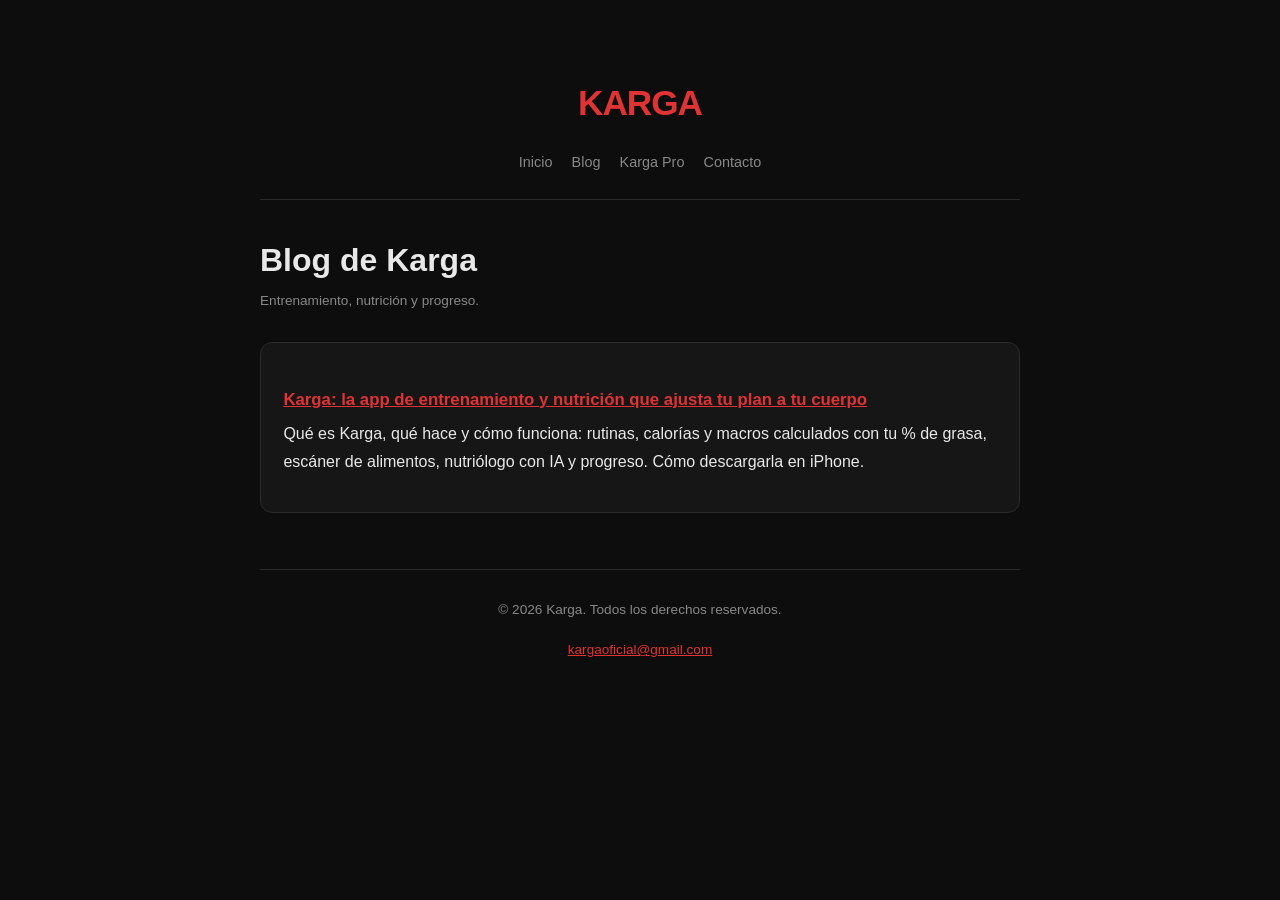
==== blog/index.html @ f7e55c0a "feat(seo): portada con descripción de la app, blog con artículo de qué es Karga, sitemap y robots Co" ====
<!DOCTYPE html>
<html lang="es">
<head>
  <meta charset="UTF-8" />
  <meta name="viewport" content="width=device-width, initial-scale=1.0" />
  <title>Blog de Karga: entrenamiento, nutrición y progreso</title>
  <meta name="description" content="Artículos de Karga sobre entrenamiento, calorías, macros y cómo usar la app para ganar músculo o bajar grasa." />
  <link rel="canonical" href="https://karga.fit/blog/" />
  <meta property="og:type" content="website" />
  <meta property="og:site_name" content="Karga" />
  <meta property="og:title" content="Blog de Karga: entrenamiento, nutrición y progreso" />
  <meta property="og:description" content="Artículos de Karga sobre entrenamiento, calorías, macros y cómo usar la app para ganar músculo o bajar grasa." />
  <meta property="og:url" content="https://karga.fit/blog/" />
  <meta property="og:locale" content="es_MX" />
  <meta name="twitter:card" content="summary" />
  <script type="application/ld+json">{"@context": "https://schema.org", "@type": "Blog", "name": "Blog de Karga", "url": "https://karga.fit/blog/", "inLanguage": "es-MX"}</script>
  <style>
    *, *::before, *::after { box-sizing: border-box; margin: 0; padding: 0; }
    :root { --bg:#0d0d0d; --surface:#161616; --border:#2a2a2a; --accent:#E03333; --text:#e8e8e8; --muted:#888; --radius:12px; }
    body { background:var(--bg); color:var(--text); font-family:-apple-system,BlinkMacSystemFont,"Segoe UI",Roboto,sans-serif; line-height:1.75; padding:2rem 1rem 4rem; }
    .container { max-width:760px; margin:0 auto; }
    header { text-align:center; padding:2.5rem 0 1.5rem; border-bottom:1px solid var(--border); margin-bottom:2.5rem; }
    .logo { font-size:2.2rem; font-weight:800; letter-spacing:-1px; color:var(--accent); text-decoration:none; }
    header nav { margin-top:1rem; display:flex; gap:1.2rem; justify-content:center; font-size:.9rem; }
    header nav a { color:var(--muted); text-decoration:none; } header nav a:hover { color:var(--text); }
    h1 { font-size:2rem; line-height:1.25; margin-bottom:.6rem; }
    h2 { font-size:1.3rem; color:var(--accent); margin:2.4rem 0 .8rem; }
    h3 { font-size:1.05rem; margin:1.4rem 0 .4rem; }
    p { margin-bottom:1rem; }
    .meta { color:var(--muted); font-size:.85rem; margin-bottom:1.8rem; }
    ul { margin:0 0 1rem 1.2rem; } li { margin:.3rem 0; }
    a { color:var(--accent); }
    .card { background:var(--surface); border:1px solid var(--border); border-radius:var(--radius); padding:1.2rem 1.4rem; margin:1.4rem 0; }
    .cta { display:inline-block; background:var(--accent); color:#fff; font-weight:700; text-decoration:none; padding:.8rem 1.6rem; border-radius:99px; margin:.4rem 0; }
    footer { margin-top:3.5rem; padding-top:1.8rem; border-top:1px solid var(--border); text-align:center; color:var(--muted); font-size:.85rem; }
    @media (max-width:480px){ h1{font-size:1.55rem;} }
  </style>
</head>
<body>
  <div class="container">
    <header>
      <a class="logo" href="/">KARGA</a>
      <nav><a href="/">Inicio</a><a href="/blog/">Blog</a><a href="/#pro">Karga Pro</a><a href="/#contact">Contacto</a></nav>
    </header>

    <h1>Blog de Karga</h1>
    <p class="meta">Entrenamiento, nutrición y progreso.</p>
    <div class="card">
      <h3><a href="/blog/que-es-karga-app-de-entrenamiento-y-nutricion.html">Karga: la app de entrenamiento y nutrición que ajusta tu plan a tu cuerpo</a></h3>
      <p>Qué es Karga, qué hace y cómo funciona: rutinas, calorías y macros calculados con tu % de grasa, escáner de alimentos, nutriólogo con IA y progreso. Cómo descargarla en iPhone.</p>
    </div>

    <footer>
      <p>© 2026 Karga. Todos los derechos reservados.</p>
      <p style="margin-top:.4rem;"><a href="mailto:kargaoficial@gmail.com">kargaoficial@gmail.com</a></p>
    </footer>
  </div>
</body>
</html>
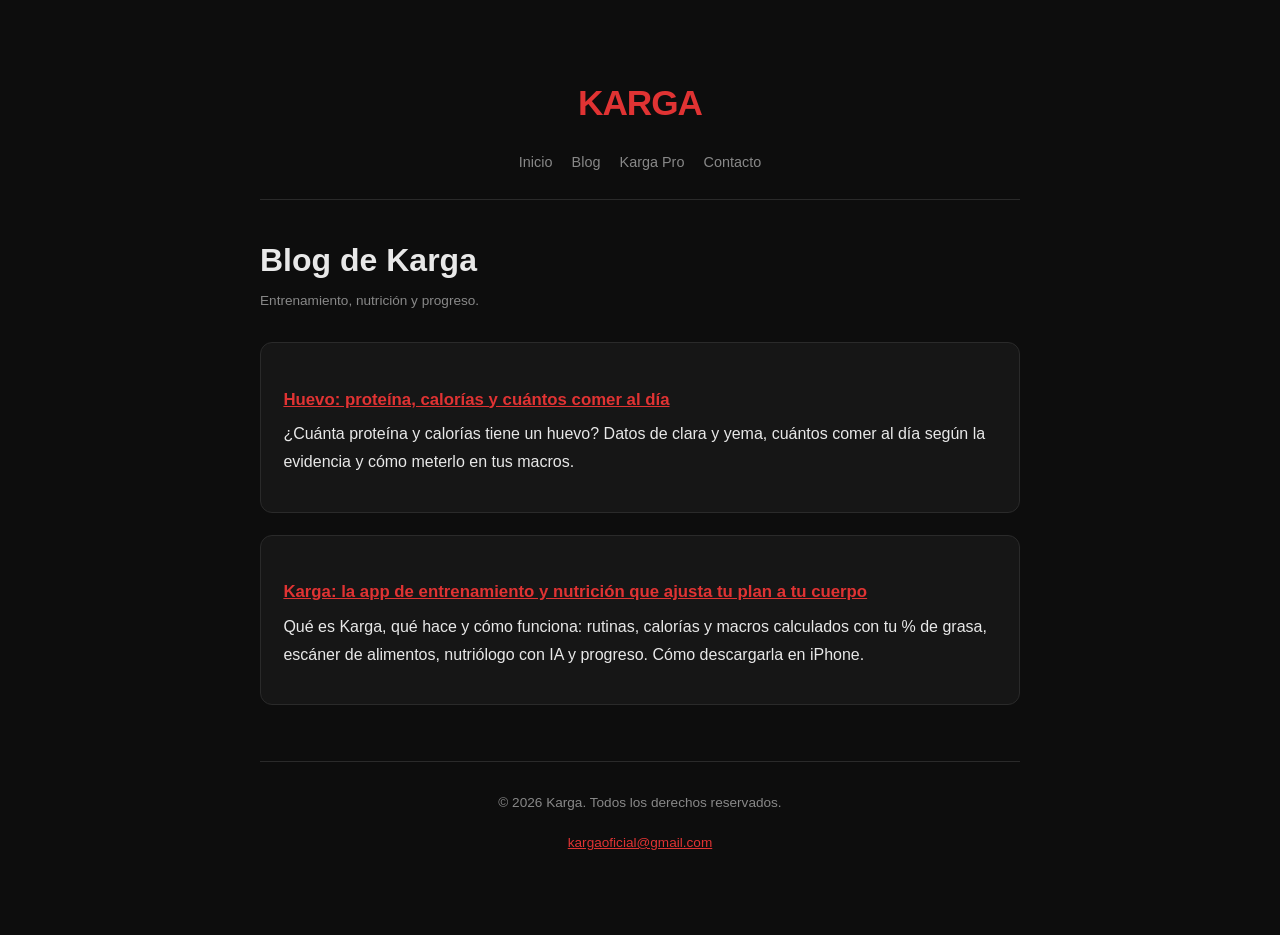
==== commit 6789ce55: "feat(blog): artículo del huevo (proteína, calorías y cuántos comer al día), clave de IndexNow, índic" ====
--- a/blog/index.html
+++ b/blog/index.html
@@ -46,6 +46,10 @@
     <h1>Blog de Karga</h1>
     <p class="meta">Entrenamiento, nutrición y progreso.</p>
     <div class="card">
+      <h3><a href="/blog/huevo-proteina-calorias-cuantos-comer-al-dia.html">Huevo: proteína, calorías y cuántos comer al día</a></h3>
+      <p>¿Cuánta proteína y calorías tiene un huevo? Datos de clara y yema, cuántos comer al día según la evidencia y cómo meterlo en tus macros.</p>
+    </div>
+    <div class="card">
       <h3><a href="/blog/que-es-karga-app-de-entrenamiento-y-nutricion.html">Karga: la app de entrenamiento y nutrición que ajusta tu plan a tu cuerpo</a></h3>
       <p>Qué es Karga, qué hace y cómo funciona: rutinas, calorías y macros calculados con tu % de grasa, escáner de alimentos, nutriólogo con IA y progreso. Cómo descargarla en iPhone.</p>
     </div>
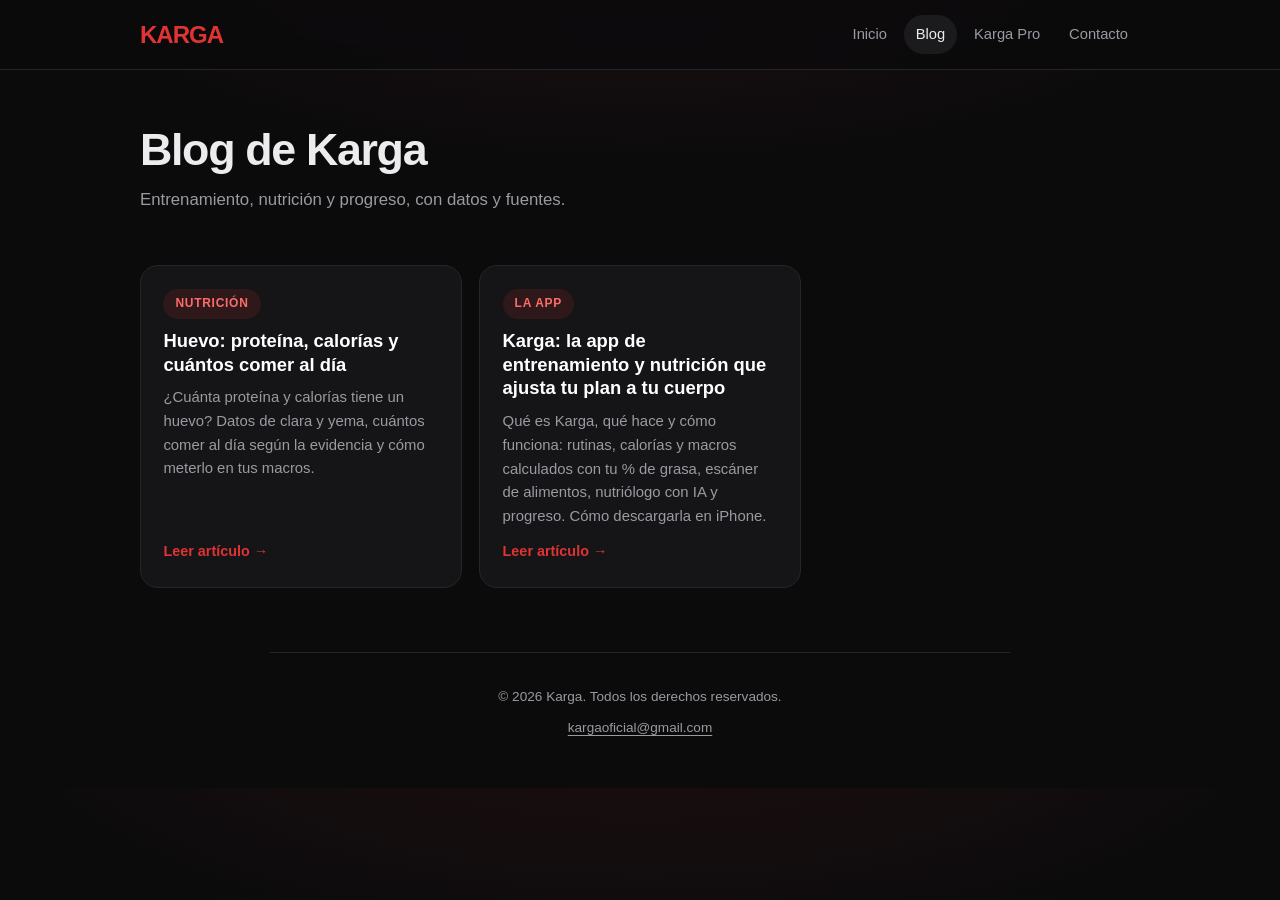
==== commit f44d0d4c: "feat(blog): rediseño — barra fija, hoja de estilos compartida, tarjetas de datos, índice, tablas, pr" ====
--- a/blog/index.html
+++ b/blog/index.html
@@ -14,50 +14,27 @@
   <meta property="og:locale" content="es_MX" />
   <meta name="twitter:card" content="summary" />
   <script type="application/ld+json">{"@context": "https://schema.org", "@type": "Blog", "name": "Blog de Karga", "url": "https://karga.fit/blog/", "inLanguage": "es-MX"}</script>
-  <style>
-    *, *::before, *::after { box-sizing: border-box; margin: 0; padding: 0; }
-    :root { --bg:#0d0d0d; --surface:#161616; --border:#2a2a2a; --accent:#E03333; --text:#e8e8e8; --muted:#888; --radius:12px; }
-    body { background:var(--bg); color:var(--text); font-family:-apple-system,BlinkMacSystemFont,"Segoe UI",Roboto,sans-serif; line-height:1.75; padding:2rem 1rem 4rem; }
-    .container { max-width:760px; margin:0 auto; }
-    header { text-align:center; padding:2.5rem 0 1.5rem; border-bottom:1px solid var(--border); margin-bottom:2.5rem; }
-    .logo { font-size:2.2rem; font-weight:800; letter-spacing:-1px; color:var(--accent); text-decoration:none; }
-    header nav { margin-top:1rem; display:flex; gap:1.2rem; justify-content:center; font-size:.9rem; }
-    header nav a { color:var(--muted); text-decoration:none; } header nav a:hover { color:var(--text); }
-    h1 { font-size:2rem; line-height:1.25; margin-bottom:.6rem; }
-    h2 { font-size:1.3rem; color:var(--accent); margin:2.4rem 0 .8rem; }
-    h3 { font-size:1.05rem; margin:1.4rem 0 .4rem; }
-    p { margin-bottom:1rem; }
-    .meta { color:var(--muted); font-size:.85rem; margin-bottom:1.8rem; }
-    ul { margin:0 0 1rem 1.2rem; } li { margin:.3rem 0; }
-    a { color:var(--accent); }
-    .card { background:var(--surface); border:1px solid var(--border); border-radius:var(--radius); padding:1.2rem 1.4rem; margin:1.4rem 0; }
-    .cta { display:inline-block; background:var(--accent); color:#fff; font-weight:700; text-decoration:none; padding:.8rem 1.6rem; border-radius:99px; margin:.4rem 0; }
-    footer { margin-top:3.5rem; padding-top:1.8rem; border-top:1px solid var(--border); text-align:center; color:var(--muted); font-size:.85rem; }
-    @media (max-width:480px){ h1{font-size:1.55rem;} }
-  </style>
+  <link rel="stylesheet" href="/blog/blog.css" />
 </head>
 <body>
-  <div class="container">
-    <header>
-      <a class="logo" href="/">KARGA</a>
-      <nav><a href="/">Inicio</a><a href="/blog/">Blog</a><a href="/#pro">Karga Pro</a><a href="/#contact">Contacto</a></nav>
-    </header>
+  <div class="topbar"><div class="topbar-inner">
+    <a class="logo" href="/">KARGA</a>
+    <nav><a href="/">Inicio</a><a href="/blog/" class="on">Blog</a><a href="/#pro">Karga Pro</a><a href="/#contact">Contacto</a></nav>
+  </div></div>
 
-    <h1>Blog de Karga</h1>
-    <p class="meta">Entrenamiento, nutrición y progreso.</p>
-    <div class="card">
-      <h3><a href="/blog/huevo-proteina-calorias-cuantos-comer-al-dia.html">Huevo: proteína, calorías y cuántos comer al día</a></h3>
-      <p>¿Cuánta proteína y calorías tiene un huevo? Datos de clara y yema, cuántos comer al día según la evidencia y cómo meterlo en tus macros.</p>
+  <div class="wrap wide">
+    <div class="blog-hero">
+      <h1>Blog de Karga</h1>
+      <p>Entrenamiento, nutrición y progreso, con datos y fuentes.</p>
     </div>
-    <div class="card">
-      <h3><a href="/blog/que-es-karga-app-de-entrenamiento-y-nutricion.html">Karga: la app de entrenamiento y nutrición que ajusta tu plan a tu cuerpo</a></h3>
-      <p>Qué es Karga, qué hace y cómo funciona: rutinas, calorías y macros calculados con tu % de grasa, escáner de alimentos, nutriólogo con IA y progreso. Cómo descargarla en iPhone.</p>
+    <div class="grid">
+      <a class="post-card" href="/blog/huevo-proteina-calorias-cuantos-comer-al-dia.html"><span class="pill" style="align-self:flex-start">Nutrición</span><h3>Huevo: proteína, calorías y cuántos comer al día</h3><p>¿Cuánta proteína y calorías tiene un huevo? Datos de clara y yema, cuántos comer al día según la evidencia y cómo meterlo en tus macros.</p><span class="more">Leer artículo →</span></a>
+      <a class="post-card" href="/blog/que-es-karga-app-de-entrenamiento-y-nutricion.html"><span class="pill" style="align-self:flex-start">La app</span><h3>Karga: la app de entrenamiento y nutrición que ajusta tu plan a tu cuerpo</h3><p>Qué es Karga, qué hace y cómo funciona: rutinas, calorías y macros calculados con tu % de grasa, escáner de alimentos, nutriólogo con IA y progreso. Cómo descargarla en iPhone.</p><span class="more">Leer artículo →</span></a>
     </div>
-
-    <footer>
-      <p>© 2026 Karga. Todos los derechos reservados.</p>
-      <p style="margin-top:.4rem;"><a href="mailto:kargaoficial@gmail.com">kargaoficial@gmail.com</a></p>
-    </footer>
   </div>
+  <footer>
+    <p>© 2026 Karga. Todos los derechos reservados.</p>
+    <p style="margin-top:.4rem;"><a href="mailto:kargaoficial@gmail.com">kargaoficial@gmail.com</a></p>
+  </footer>
 </body>
 </html>
--- a/blog/blog.css
+++ b/blog/blog.css
@@ -0,0 +1,101 @@
+/* Estilos compartidos del blog de Karga. NO borrar: lo usan todas las páginas de /blog/. */
+*, *::before, *::after { box-sizing: border-box; margin: 0; padding: 0; }
+:root {
+  --bg: #0b0b0c; --surface: #151517; --surface-2: #1b1b1e; --border: #26262a;
+  --accent: #E03333; --accent-soft: rgba(224,51,51,.12);
+  --text: #ececee; --muted: #9a9aa2; --radius: 16px;
+}
+html { scroll-behavior: smooth; scroll-padding-top: 84px; }
+body {
+  background: radial-gradient(1000px 420px at 50% -120px, rgba(224,51,51,.10), transparent 70%), var(--bg);
+  color: var(--text);
+  font-family: -apple-system, BlinkMacSystemFont, "Segoe UI", Roboto, "Helvetica Neue", sans-serif;
+  font-size: 1.05rem; line-height: 1.8; -webkit-font-smoothing: antialiased;
+}
+a { color: var(--accent); text-underline-offset: 3px; }
+
+/* ── Barra superior ── */
+.topbar { position: sticky; top: 0; z-index: 20; backdrop-filter: blur(14px); -webkit-backdrop-filter: blur(14px); background: rgba(11,11,12,.78); border-bottom: 1px solid var(--border); }
+.topbar-inner { max-width: 1040px; margin: 0 auto; padding: .8rem 1.25rem; display: flex; align-items: center; justify-content: space-between; gap: 1rem; }
+.logo { font-size: 1.5rem; font-weight: 800; letter-spacing: -1px; color: var(--accent); text-decoration: none; }
+.topbar nav { display: flex; gap: .3rem; font-size: .92rem; }
+.topbar nav a { color: var(--muted); text-decoration: none; padding: .4rem .75rem; border-radius: 99px; transition: background .15s, color .15s; }
+.topbar nav a:hover, .topbar nav a.on { color: var(--text); background: var(--surface-2); }
+
+.wrap { max-width: 740px; margin: 0 auto; padding: 0 1.25rem 4rem; }
+.wrap.wide { max-width: 1040px; }
+
+/* ── Encabezado del artículo ── */
+.post-head { padding: 3.2rem 0 1.4rem; }
+.post-meta { display: flex; flex-wrap: wrap; align-items: center; gap: .55rem; color: var(--muted); font-size: .88rem; margin-bottom: 1rem; }
+.pill { background: var(--accent-soft); color: #ff6b6b; font-weight: 700; font-size: .75rem; letter-spacing: .06em; text-transform: uppercase; padding: .28rem .75rem; border-radius: 99px; }
+h1 { font-size: clamp(1.9rem, 5.2vw, 2.8rem); line-height: 1.15; letter-spacing: -.03em; font-weight: 800; }
+.lead { font-size: 1.18rem; color: #d4d4d8; margin: 1.1rem 0 1.2rem; }
+
+/* ── Cuerpo ── */
+article h2 { font-size: 1.55rem; letter-spacing: -.02em; line-height: 1.25; margin: 3rem 0 1rem; padding-top: 1.6rem; border-top: 1px solid var(--border); }
+article h2:first-of-type { border-top: 0; }
+article h3 { font-size: 1.12rem; margin: 1.8rem 0 .5rem; color: #fff; }
+article p { margin-bottom: 1.1rem; color: #d9d9dd; }
+article ul, article ol { margin: 0 0 1.2rem 1.3rem; } article li { margin: .45rem 0; color: #d9d9dd; }
+article li::marker { color: var(--accent); }
+strong { color: #fff; }
+
+/* ── Datos clave ── */
+.stats { display: grid; grid-template-columns: repeat(3, 1fr); gap: .8rem; margin: 1.6rem 0; }
+.stats div { background: var(--surface); border: 1px solid var(--border); border-radius: var(--radius); padding: 1rem .9rem; text-align: center; }
+.stats b { display: block; font-size: 1.6rem; line-height: 1.2; letter-spacing: -.02em; color: #fff; }
+.stats span { display: block; color: var(--muted); font-size: .8rem; line-height: 1.35; margin-top: .25rem; }
+
+/* ── Índice ── */
+.toc { background: var(--surface); border: 1px solid var(--border); border-radius: var(--radius); padding: 1.1rem 1.4rem; margin: 1.6rem 0 .5rem; }
+.toc strong { display: block; font-size: .78rem; letter-spacing: .08em; text-transform: uppercase; color: var(--muted); margin-bottom: .4rem; }
+.toc ol { margin: 0 0 0 1.1rem; } .toc li { margin: .25rem 0; font-size: .97rem; } .toc a { color: var(--text); text-decoration: none; } .toc a:hover { color: var(--accent); }
+
+/* ── Tablas ── */
+.tablewrap { overflow-x: auto; margin: 1.3rem 0 .6rem; border: 1px solid var(--border); border-radius: var(--radius); background: var(--surface); }
+table { width: 100%; border-collapse: collapse; font-size: .95rem; min-width: 480px; }
+th, td { text-align: left; padding: .8rem 1rem; }
+th { color: var(--muted); font-weight: 600; font-size: .74rem; text-transform: uppercase; letter-spacing: .06em; background: var(--surface-2); }
+tbody tr + tr td { border-top: 1px solid var(--border); }
+td:first-child { color: #fff; font-weight: 600; }
+.note { color: var(--muted); font-size: .85rem; line-height: 1.55; margin-bottom: 1.4rem; }
+
+/* ── Preguntas frecuentes ── */
+details { background: var(--surface); border: 1px solid var(--border); border-radius: 14px; margin: .6rem 0; transition: border-color .15s; }
+details[open] { border-color: #3a3a40; }
+summary { cursor: pointer; list-style: none; padding: 1rem 3rem 1rem 1.2rem; font-weight: 600; color: #fff; position: relative; line-height: 1.45; }
+summary::-webkit-details-marker { display: none; }
+summary::after { content: "+"; position: absolute; right: 1.2rem; top: 50%; transform: translateY(-50%); font-size: 1.4rem; color: var(--accent); }
+details[open] summary::after { content: "–"; }
+details p { padding: 0 1.2rem 1.1rem; margin: 0; }
+
+/* ── Llamado a descargar ── */
+.cta-card { background: linear-gradient(135deg, rgba(224,51,51,.22), rgba(224,51,51,.05) 60%), var(--surface); border: 1px solid rgba(224,51,51,.4); border-radius: 20px; padding: 1.6rem 1.5rem; margin: 1.8rem 0; text-align: center; }
+.cta-card strong { display: block; font-size: 1.2rem; margin-bottom: .9rem; }
+.cta { display: inline-block; background: var(--accent); color: #fff; font-weight: 700; text-decoration: none; padding: .85rem 1.7rem; border-radius: 99px; box-shadow: 0 8px 24px rgba(224,51,51,.35); transition: transform .15s, box-shadow .15s; }
+.cta:hover { transform: translateY(-1px); box-shadow: 0 12px 28px rgba(224,51,51,.45); }
+
+/* ── Fuentes ── */
+ol.sources { margin: 0 0 1rem 1.2rem; font-size: .86rem; color: var(--muted); line-height: 1.6; } ol.sources li { margin: .55rem 0; color: var(--muted); }
+.disclaimer { font-size: .88rem; color: var(--muted); background: var(--surface); border-left: 3px solid var(--accent); border-radius: 0 12px 12px 0; padding: .9rem 1.1rem; }
+
+/* ── Índice del blog ── */
+.blog-hero { padding: 3.4rem 0 1.6rem; } .blog-hero p { color: var(--muted); margin-top: .6rem; }
+.grid { display: grid; grid-template-columns: repeat(auto-fill, minmax(300px, 1fr)); gap: 1.1rem; margin-top: 1.5rem; }
+.post-card { display: flex; flex-direction: column; gap: .6rem; background: var(--surface); border: 1px solid var(--border); border-radius: 18px; padding: 1.4rem; text-decoration: none; color: inherit; transition: transform .15s, border-color .15s; }
+.post-card:hover { transform: translateY(-3px); border-color: rgba(224,51,51,.55); }
+.post-card h3 { font-size: 1.15rem; line-height: 1.3; color: #fff; margin: 0; }
+.post-card p { color: var(--muted); font-size: .93rem; line-height: 1.6; margin: 0; }
+.post-card .more { color: var(--accent); font-weight: 600; font-size: .9rem; margin-top: auto; }
+
+/* ── Pie ── */
+footer { max-width: 740px; margin: 0 auto; padding: 2rem 1.25rem 3rem; border-top: 1px solid var(--border); text-align: center; color: var(--muted); font-size: .85rem; }
+footer a { color: var(--muted); }
+
+@media (max-width: 560px) {
+  body { font-size: 1rem; }
+  .stats { grid-template-columns: 1fr; }
+  .topbar nav a { padding: .35rem .55rem; font-size: .86rem; }
+  .post-head { padding-top: 2.2rem; }
+}
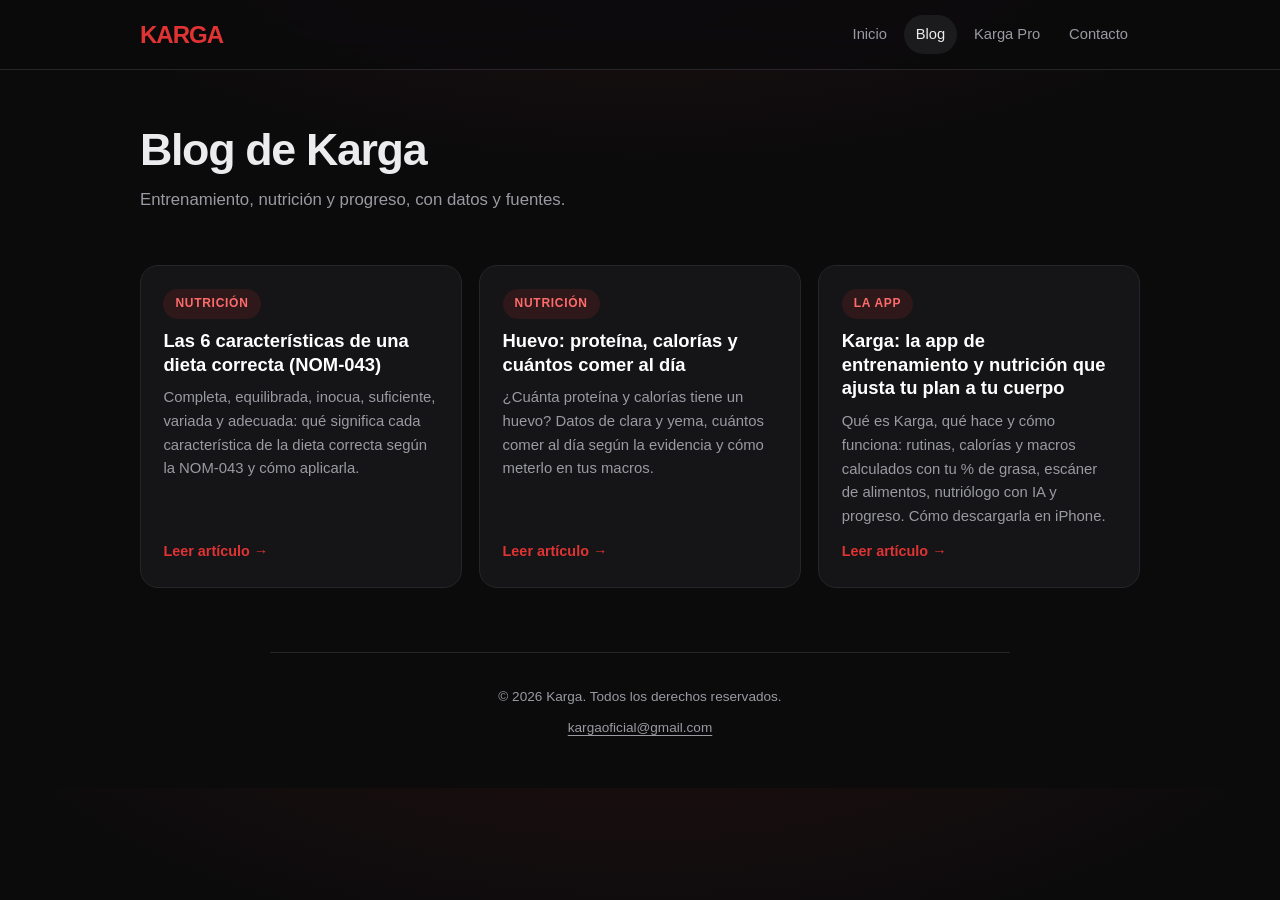
==== commit 4e5f98dc: "feat(blog): artículo de las 6 características de una dieta correcta (NOM-043) Co-Authored-By: Claude" ====
--- a/blog/index.html
+++ b/blog/index.html
@@ -28,6 +28,7 @@
       <p>Entrenamiento, nutrición y progreso, con datos y fuentes.</p>
     </div>
     <div class="grid">
+      <a class="post-card" href="/blog/caracteristicas-dieta-correcta-nom-043.html"><span class="pill" style="align-self:flex-start">Nutrición</span><h3>Las 6 características de una dieta correcta (NOM-043)</h3><p>Completa, equilibrada, inocua, suficiente, variada y adecuada: qué significa cada característica de la dieta correcta según la NOM-043 y cómo aplicarla.</p><span class="more">Leer artículo →</span></a>
       <a class="post-card" href="/blog/huevo-proteina-calorias-cuantos-comer-al-dia.html"><span class="pill" style="align-self:flex-start">Nutrición</span><h3>Huevo: proteína, calorías y cuántos comer al día</h3><p>¿Cuánta proteína y calorías tiene un huevo? Datos de clara y yema, cuántos comer al día según la evidencia y cómo meterlo en tus macros.</p><span class="more">Leer artículo →</span></a>
       <a class="post-card" href="/blog/que-es-karga-app-de-entrenamiento-y-nutricion.html"><span class="pill" style="align-self:flex-start">La app</span><h3>Karga: la app de entrenamiento y nutrición que ajusta tu plan a tu cuerpo</h3><p>Qué es Karga, qué hace y cómo funciona: rutinas, calorías y macros calculados con tu % de grasa, escáner de alimentos, nutriólogo con IA y progreso. Cómo descargarla en iPhone.</p><span class="more">Leer artículo →</span></a>
     </div>
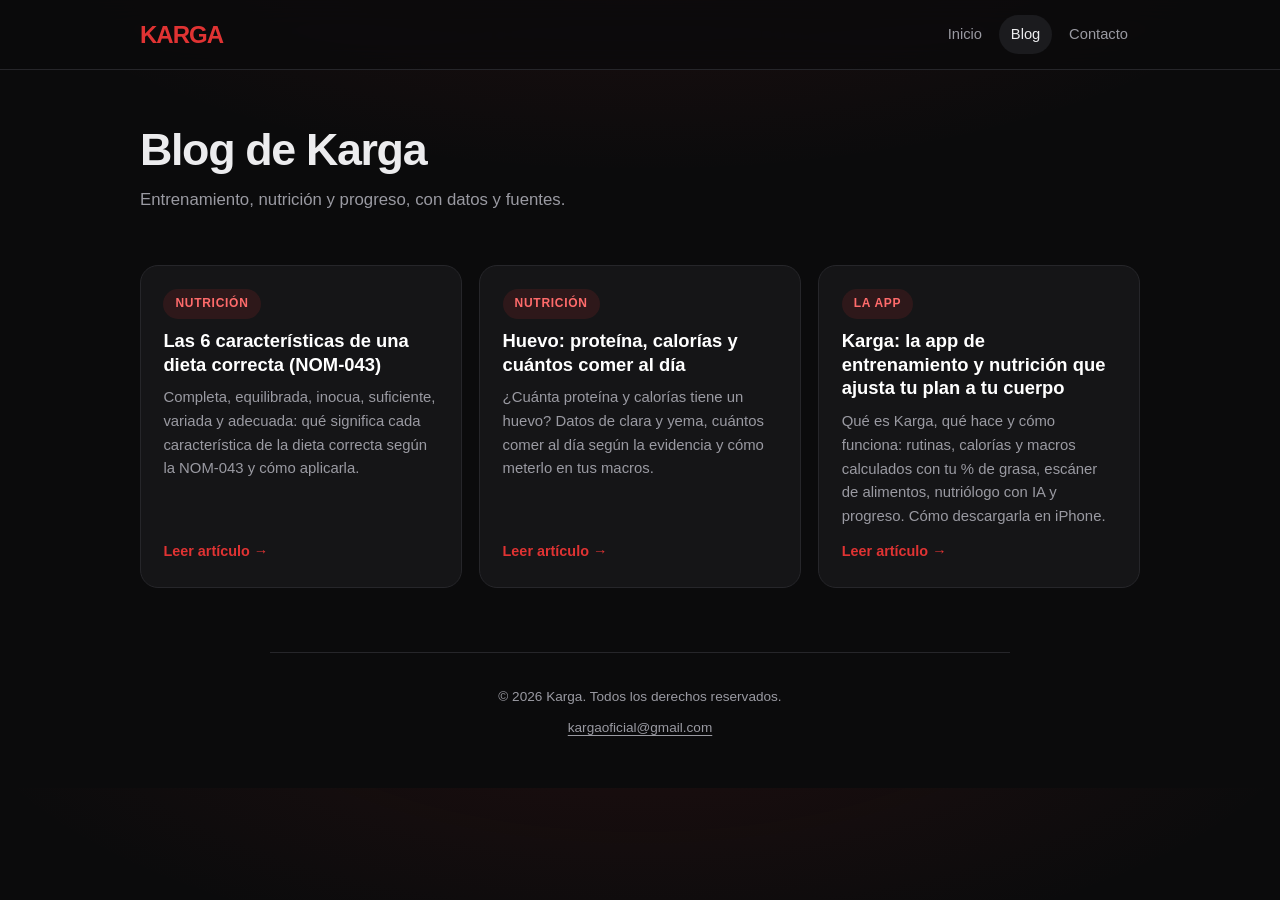
==== commit e136a675: "refactor(sitio): aviso de privacidad y Karga Pro pasan a páginas propias; portada y blog sin seccion" ====
--- a/blog/index.html
+++ b/blog/index.html
@@ -19,7 +19,7 @@
 <body>
   <div class="topbar"><div class="topbar-inner">
     <a class="logo" href="/">KARGA</a>
-    <nav><a href="/">Inicio</a><a href="/blog/" class="on">Blog</a><a href="/#pro">Karga Pro</a><a href="/#contact">Contacto</a></nav>
+    <nav><a href="/">Inicio</a><a href="/blog/" class="on">Blog</a><a href="/#contact">Contacto</a></nav>
   </div></div>
 
   <div class="wrap wide">
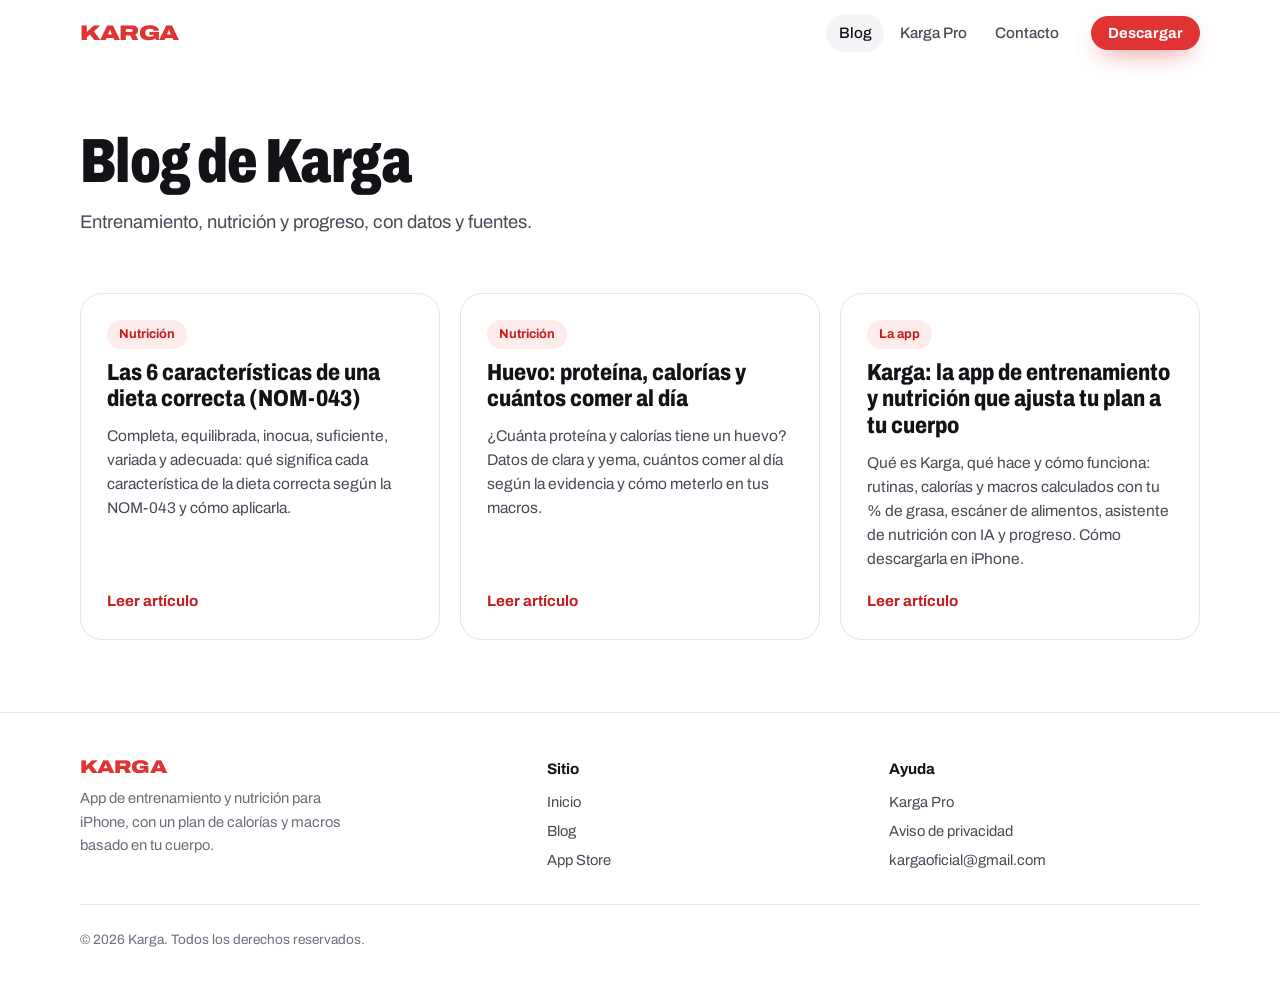
==== commit 9527396b: "feat(diseño): sitio en blanco con portada nueva, plan interactivo y animaciones - Hoja de estilos co" ====
--- a/blog/index.html
+++ b/blog/index.html
@@ -14,28 +14,77 @@
   <meta property="og:locale" content="es_MX" />
   <meta name="twitter:card" content="summary" />
   <script type="application/ld+json">{"@context": "https://schema.org", "@type": "Blog", "name": "Blog de Karga", "url": "https://karga.fit/blog/", "inLanguage": "es-MX"}</script>
+  <meta name="theme-color" content="#ffffff" />
+  <link rel="preload" href="/assets/fonts/archivo-wdth.woff2" as="font" type="font/woff2" crossorigin />
+  <link rel="stylesheet" href="/assets/karga.css" />
   <link rel="stylesheet" href="/blog/blog.css" />
+  <!-- PostHog: analítica del SITIO WEB karga.fit (no de la app). Todos los eventos llevan origen="sitio_web". -->
+  <script>
+    !function(t,e){var o,n,p,r;e.__SV||(window.posthog=e,e._i=[],e.init=function(i,s,a){function g(t,e){var o=e.split(".");2==o.length&&(t=t[o[0]],e=o[1]),t[e]=function(){t.push([e].concat(Array.prototype.slice.call(arguments,0)))}}(p=t.createElement("script")).type="text/javascript",p.crossOrigin="anonymous",p.async=!0,p.src=s.api_host.replace(".i.posthog.com","-assets.i.posthog.com")+"/static/array.js",(r=t.getElementsByTagName("script")[0]).parentNode.insertBefore(p,r);var u=e;for(void 0!==a?u=e[a]=[]:a="posthog",u.people=u.people||[],u.toString=function(t){var e="posthog";return"posthog"!==a&&(e+="."+a),t||(e+=" (stub)"),e},u.people.toString=function(){return u.toString(1)+".people (stub)"},o="init capture register register_once register_for_session unregister unregister_for_session getFeatureFlag getFeatureFlagPayload isFeatureEnabled reloadFeatureFlags updateEarlyAccessFeatureEnrollment getEarlyAccessFeatures on onFeatureFlags onSessionId getSurveys getActiveMatchingSurveys renderSurvey canRenderSurvey getNextSurveyStep identify setPersonProperties group resetGroups setPersonPropertiesForFlags resetPersonPropertiesForFlags setGroupPropertiesForFlags resetGroupPropertiesForFlags reset get_distinct_id getGroups get_session_id get_session_replay_url alias set_config startSessionRecording stopSessionRecording sessionRecordingStarted captureException loadToolbar get_property getSessionProperty createPersonProfile opt_in_capturing opt_out_capturing has_opted_in_capturing has_opted_out_capturing clear_opt_in_out_capturing debug".split(" "),n=0;n<o.length;n++)g(u,o[n]);e._i.push([i,s,a])},e.__SV=1)}(document,window.posthog||[]);
+    posthog.init('phc_qgdXfYAgEPmo5YTQadTfM2Xy9ZpuKxtF4dURbMQUQ3c6', {
+      api_host: 'https://us.i.posthog.com',
+      person_profiles: 'identified_only',
+      disable_session_recording: true,
+      loaded: function (ph) { ph.register({ origen: 'sitio_web' }); }
+    });
+    document.addEventListener('click', function (e) {
+      var a = e.target.closest && e.target.closest('a[href*="apps.apple.com"]');
+      if (a && window.posthog) {
+        posthog.capture('web_clic_app_store', { origen: 'sitio_web', pagina: location.pathname }, { send_instantly: true });
+      }
+    });
+  </script>
 </head>
 <body>
-  <div class="topbar"><div class="topbar-inner">
-    <a class="logo" href="/">KARGA</a>
-    <nav><a href="/">Inicio</a><a href="/blog/" class="on">Blog</a><a href="/#contact">Contacto</a></nav>
-  </div></div>
+  <a class="skip" href="#contenido">Saltar al contenido</a>
+  <header class="topbar">
+    <div class="topbar-inner">
+      <a class="logo" href="/" aria-label="Karga, inicio">KARGA</a>
+      <nav aria-label="Principal">
+        <a href="/blog/" aria-current="page">Blog</a>
+        <a class="nav-extra" href="/karga-pro.html">Karga Pro</a>
+        <a href="/#contact">Contacto</a>
+      </nav>
+      <a class="btn btn-red" href="https://apps.apple.com/mx/app/karga/id6763583051">Descargar</a>
+    </div>
+  </header>
 
-  <div class="wrap wide">
+  <main class="wrap wide" id="contenido">
     <div class="blog-hero">
       <h1>Blog de Karga</h1>
       <p>Entrenamiento, nutrición y progreso, con datos y fuentes.</p>
     </div>
     <div class="grid">
-      <a class="post-card" href="/blog/caracteristicas-dieta-correcta-nom-043.html"><span class="pill" style="align-self:flex-start">Nutrición</span><h3>Las 6 características de una dieta correcta (NOM-043)</h3><p>Completa, equilibrada, inocua, suficiente, variada y adecuada: qué significa cada característica de la dieta correcta según la NOM-043 y cómo aplicarla.</p><span class="more">Leer artículo →</span></a>
-      <a class="post-card" href="/blog/huevo-proteina-calorias-cuantos-comer-al-dia.html"><span class="pill" style="align-self:flex-start">Nutrición</span><h3>Huevo: proteína, calorías y cuántos comer al día</h3><p>¿Cuánta proteína y calorías tiene un huevo? Datos de clara y yema, cuántos comer al día según la evidencia y cómo meterlo en tus macros.</p><span class="more">Leer artículo →</span></a>
-      <a class="post-card" href="/blog/que-es-karga-app-de-entrenamiento-y-nutricion.html"><span class="pill" style="align-self:flex-start">La app</span><h3>Karga: la app de entrenamiento y nutrición que ajusta tu plan a tu cuerpo</h3><p>Qué es Karga, qué hace y cómo funciona: rutinas, calorías y macros calculados con tu % de grasa, escáner de alimentos, nutriólogo con IA y progreso. Cómo descargarla en iPhone.</p><span class="more">Leer artículo →</span></a>
+      <a class="post-card" href="/blog/caracteristicas-dieta-correcta-nom-043.html"><span class="pill" style="align-self:flex-start">Nutrición</span><h3>Las 6 características de una dieta correcta (NOM-043)</h3><p>Completa, equilibrada, inocua, suficiente, variada y adecuada: qué significa cada característica de la dieta correcta según la NOM-043 y cómo aplicarla.</p><span class="more">Leer artículo</span></a>
+      <a class="post-card" href="/blog/huevo-proteina-calorias-cuantos-comer-al-dia.html"><span class="pill" style="align-self:flex-start">Nutrición</span><h3>Huevo: proteína, calorías y cuántos comer al día</h3><p>¿Cuánta proteína y calorías tiene un huevo? Datos de clara y yema, cuántos comer al día según la evidencia y cómo meterlo en tus macros.</p><span class="more">Leer artículo</span></a>
+      <a class="post-card" href="/blog/que-es-karga-app-de-entrenamiento-y-nutricion.html"><span class="pill" style="align-self:flex-start">La app</span><h3>Karga: la app de entrenamiento y nutrición que ajusta tu plan a tu cuerpo</h3><p>Qué es Karga, qué hace y cómo funciona: rutinas, calorías y macros calculados con tu % de grasa, escáner de alimentos, asistente de nutrición con IA y progreso. Cómo descargarla en iPhone.</p><span class="more">Leer artículo</span></a>
     </div>
-  </div>
-  <footer>
-    <p>© 2026 Karga. Todos los derechos reservados.</p>
-    <p style="margin-top:.4rem;"><a href="mailto:kargaoficial@gmail.com">kargaoficial@gmail.com</a></p>
+  </main>
+
+  <footer class="site-footer">
+    <div class="site-footer-inner">
+      <div>
+        <a class="logo" href="/">KARGA</a>
+        <p>App de entrenamiento y nutrición para iPhone, con un plan de calorías y macros basado en tu cuerpo.</p>
+      </div>
+      <div>
+        <h2>Sitio</h2>
+        <ul>
+          <li><a href="/">Inicio</a></li>
+          <li><a href="/blog/">Blog</a></li>
+          <li><a href="https://apps.apple.com/mx/app/karga/id6763583051">App Store</a></li>
+        </ul>
+      </div>
+      <div>
+        <h2>Ayuda</h2>
+        <ul>
+          <li><a href="/karga-pro.html">Karga Pro</a></li>
+          <li><a href="/privacidad.html">Aviso de privacidad</a></li>
+          <li><a href="mailto:kargaoficial@gmail.com">kargaoficial@gmail.com</a></li>
+        </ul>
+      </div>
+      <p class="legal">© 2026 Karga. Todos los derechos reservados.</p>
+    </div>
   </footer>
 </body>
 </html>
--- a/assets/karga.css
+++ b/assets/karga.css
@@ -0,0 +1,164 @@
+/* ─────────────────────────────────────────────────────────────
+   Karga · estilos base compartidos por todo el sitio.
+   Lo usan: portada, blog, artículos, Karga Pro y privacidad.
+   Colores de macros = los mismos de la app (kcal, proteína, carbos, grasa).
+   ───────────────────────────────────────────────────────────── */
+
+@font-face {
+  font-family: "Archivo";
+  src: url("/assets/fonts/archivo-wdth.woff2") format("woff2-variations"),
+       url("/assets/fonts/archivo-wdth.woff2") format("woff2");
+  font-weight: 100 900;
+  font-stretch: 62% 125%;
+  font-style: normal;
+  font-display: swap;
+}
+
+:root {
+  --paper: #ffffff;
+  --mist: #f4f5f7;
+  --mist-2: #eceef2;
+  --line: #e3e5ea;
+  --ink: #121317;
+  --ink-2: #464b56;
+  --muted: #6a6f7c;
+
+  --red: #e03333;          /* rojo Karga (botones, marca) */
+  --red-text: #c41f1f;     /* rojo para texto: más contraste sobre blanco */
+  --red-soft: #fdeceb;
+
+  --kcal: #e03333;
+  --prot: #2f6fe4;
+  --carb: #f08a24;
+  --fat: #e2ad12;
+
+  --r-sm: 10px;
+  --r-md: 16px;
+  --r-lg: 28px;
+
+  --shadow-phone: 0 40px 80px -30px rgba(18, 19, 23, .35), 0 12px 24px -12px rgba(18, 19, 23, .18);
+  --ease-out: cubic-bezier(.16, 1, .3, 1);
+
+  --font: "Archivo", ui-sans-serif, -apple-system, BlinkMacSystemFont, "Segoe UI", Roboto, sans-serif;
+}
+
+*, *::before, *::after { box-sizing: border-box; margin: 0; padding: 0; }
+
+html {
+  -webkit-text-size-adjust: 100%;
+  scroll-behavior: smooth;
+  scroll-padding-top: 88px;
+}
+
+body {
+  background: var(--paper);
+  color: var(--ink);
+  font-family: var(--font);
+  font-size: 1.0625rem;
+  line-height: 1.6;
+  font-stretch: 100%;
+  -webkit-font-smoothing: antialiased;
+  text-rendering: optimizeLegibility;
+}
+
+img { max-width: 100%; display: block; }
+a { color: var(--red-text); text-underline-offset: 3px; text-decoration-thickness: 1px; }
+a:hover { text-decoration-thickness: 2px; }
+
+:focus-visible { outline: 3px solid var(--prot); outline-offset: 3px; border-radius: 6px; }
+
+.skip {
+  position: absolute; left: 1rem; top: -60px; z-index: 100;
+  background: var(--ink); color: #fff; padding: .6rem 1rem; border-radius: var(--r-sm);
+  text-decoration: none; font-weight: 600;
+}
+.skip:focus { top: 1rem; }
+
+/* ── Tipografía display: Archivo condensado ── */
+.display {
+  font-stretch: 72%;
+  font-weight: 800;
+  letter-spacing: -.01em;
+  line-height: .95;
+}
+
+/* ── Barra superior ── */
+.topbar {
+  position: sticky; top: 0; z-index: 50;
+  background: rgba(255, 255, 255, .82);
+  -webkit-backdrop-filter: saturate(180%) blur(16px);
+  backdrop-filter: saturate(180%) blur(16px);
+  border-bottom: 1px solid transparent;
+  transition: border-color .25s;
+}
+.topbar.is-scrolled { border-bottom-color: var(--line); }
+.topbar-inner {
+  max-width: 1160px; margin: 0 auto;
+  padding: .85rem 1.25rem;
+  display: flex; align-items: center; gap: 1.25rem;
+}
+.logo {
+  font-stretch: 125%; font-weight: 900; font-size: 1.32rem; letter-spacing: -.02em;
+  color: var(--red); text-decoration: none; line-height: 1;
+}
+.topbar nav { display: flex; gap: .15rem; margin-left: auto; font-size: .95rem; }
+.topbar nav a {
+  color: var(--ink-2); text-decoration: none; font-weight: 500;
+  padding: .45rem .8rem; border-radius: 99px;
+  transition: background-color .15s, color .15s;
+}
+.topbar nav a:hover { background: var(--mist); color: var(--ink); }
+.topbar nav a[aria-current="page"] { color: var(--ink); background: var(--mist); }
+.topbar .btn { padding: .55rem 1.05rem; font-size: .92rem; }
+
+/* ── Botones ── */
+.btn {
+  display: inline-flex; align-items: center; justify-content: center; gap: .55rem;
+  font-family: inherit; font-weight: 700; font-size: 1rem; line-height: 1.1;
+  padding: .95rem 1.5rem; border-radius: 99px; border: 0; cursor: pointer;
+  text-decoration: none; white-space: nowrap;
+  transition: transform .2s var(--ease-out), box-shadow .2s, background-color .2s;
+}
+.btn svg { width: 1.15em; height: 1.15em; flex: none; }
+.btn-red { background: var(--red); color: #fff; box-shadow: 0 10px 24px -10px rgba(224, 51, 51, .7); }
+.btn-red:hover { background: #cf2626; transform: translateY(-1px); box-shadow: 0 14px 28px -10px rgba(224, 51, 51, .75); text-decoration: none; }
+.btn-ink { background: var(--ink); color: #fff; }
+.btn-ink:hover { background: #000; transform: translateY(-1px); text-decoration: none; }
+.btn-ghost { background: transparent; color: var(--ink); box-shadow: inset 0 0 0 1.5px var(--line); }
+.btn-ghost:hover { box-shadow: inset 0 0 0 1.5px var(--ink); text-decoration: none; }
+
+/* ── Pie ── */
+.site-footer {
+  border-top: 1px solid var(--line);
+  background: var(--paper);
+}
+.site-footer-inner {
+  max-width: 1160px; margin: 0 auto; padding: 2.75rem 1.25rem 3rem;
+  display: grid; grid-template-columns: 1.4fr 1fr 1fr; gap: 2rem;
+  color: var(--muted); font-size: .92rem;
+}
+.site-footer a.logo { font-size: 1.15rem; display: inline-block; margin-bottom: .7rem; color: var(--red); }
+.site-footer a.logo:hover { text-decoration: none; }
+.site-footer p { max-width: 34ch; }
+.site-footer h2 { font-size: .95rem; color: var(--ink); font-weight: 700; margin-bottom: .6rem; }
+.site-footer ul { list-style: none; display: grid; gap: .35rem; }
+.site-footer a { color: var(--ink-2); text-decoration: none; }
+.site-footer a:hover { color: var(--ink); text-decoration: underline; }
+.site-footer .legal { max-width: none; grid-column: 1 / -1; padding-top: 1.5rem; border-top: 1px solid var(--line); font-size: .85rem; }
+
+@media (max-width: 760px) {
+  .site-footer-inner { grid-template-columns: 1fr 1fr; }
+  .site-footer-inner > div:first-child { grid-column: 1 / -1; }
+}
+@media (max-width: 620px) {
+  .topbar-inner { gap: .5rem; padding: .7rem 1rem; }
+  .topbar nav { font-size: .9rem; }
+  .topbar nav a { padding: .4rem .55rem; }
+  .topbar .nav-extra { display: none; }
+  .topbar .btn { display: none; }
+}
+
+@media (prefers-reduced-motion: reduce) {
+  html { scroll-behavior: auto; }
+  *, *::before, *::after { animation-duration: .01ms !important; animation-iteration-count: 1 !important; transition-duration: .01ms !important; }
+}
--- a/blog/blog.css
+++ b/blog/blog.css
@@ -1,101 +1,114 @@
-/* Estilos compartidos del blog de Karga. NO borrar: lo usan todas las páginas de /blog/. */
-*, *::before, *::after { box-sizing: border-box; margin: 0; padding: 0; }
-:root {
-  --bg: #0b0b0c; --surface: #151517; --surface-2: #1b1b1e; --border: #26262a;
-  --accent: #E03333; --accent-soft: rgba(224,51,51,.12);
-  --text: #ececee; --muted: #9a9aa2; --radius: 16px;
-}
-html { scroll-behavior: smooth; scroll-padding-top: 84px; }
-body {
-  background: radial-gradient(1000px 420px at 50% -120px, rgba(224,51,51,.10), transparent 70%), var(--bg);
-  color: var(--text);
-  font-family: -apple-system, BlinkMacSystemFont, "Segoe UI", Roboto, "Helvetica Neue", sans-serif;
-  font-size: 1.05rem; line-height: 1.8; -webkit-font-smoothing: antialiased;
-}
-a { color: var(--accent); text-underline-offset: 3px; }
+/* Estilos del blog de Karga. NO borrar: lo usan todas las páginas de /blog/.
+   Los estilos base (fuente, colores, barra superior, botones, pie) están en /assets/karga.css. */
 
-/* ── Barra superior ── */
-.topbar { position: sticky; top: 0; z-index: 20; backdrop-filter: blur(14px); -webkit-backdrop-filter: blur(14px); background: rgba(11,11,12,.78); border-bottom: 1px solid var(--border); }
-.topbar-inner { max-width: 1040px; margin: 0 auto; padding: .8rem 1.25rem; display: flex; align-items: center; justify-content: space-between; gap: 1rem; }
-.logo { font-size: 1.5rem; font-weight: 800; letter-spacing: -1px; color: var(--accent); text-decoration: none; }
-.topbar nav { display: flex; gap: .3rem; font-size: .92rem; }
-.topbar nav a { color: var(--muted); text-decoration: none; padding: .4rem .75rem; border-radius: 99px; transition: background .15s, color .15s; }
-.topbar nav a:hover, .topbar nav a.on { color: var(--text); background: var(--surface-2); }
-
-.wrap { max-width: 740px; margin: 0 auto; padding: 0 1.25rem 4rem; }
-.wrap.wide { max-width: 1040px; }
+.wrap { max-width: 720px; margin: 0 auto; padding: 0 1.25rem 4.5rem; }
+.wrap.wide { max-width: 1160px; }
 
 /* ── Encabezado del artículo ── */
-.post-head { padding: 3.2rem 0 1.4rem; }
-.post-meta { display: flex; flex-wrap: wrap; align-items: center; gap: .55rem; color: var(--muted); font-size: .88rem; margin-bottom: 1rem; }
-.pill { background: var(--accent-soft); color: #ff6b6b; font-weight: 700; font-size: .75rem; letter-spacing: .06em; text-transform: uppercase; padding: .28rem .75rem; border-radius: 99px; }
-h1 { font-size: clamp(1.9rem, 5.2vw, 2.8rem); line-height: 1.15; letter-spacing: -.03em; font-weight: 800; }
-.lead { font-size: 1.18rem; color: #d4d4d8; margin: 1.1rem 0 1.2rem; }
+.post-head { padding: 3.5rem 0 1.2rem; }
+.post-meta { display: flex; flex-wrap: wrap; align-items: center; gap: .5rem; color: var(--muted); font-size: .9rem; margin-bottom: 1.1rem; }
+.pill { background: var(--red-soft); color: var(--red-text); font-weight: 700; font-size: .8rem; padding: .25rem .75rem; border-radius: 99px; }
+.post-head h1, .blog-hero h1 {
+  font-stretch: 74%; font-weight: 850; letter-spacing: -.01em; line-height: .98;
+  font-size: clamp(2.4rem, 6.4vw, 3.9rem);
+}
+.lead { font-size: 1.22rem; color: var(--ink-2); line-height: 1.6; margin: 1.2rem 0 1.4rem; }
 
 /* ── Cuerpo ── */
-article h2 { font-size: 1.55rem; letter-spacing: -.02em; line-height: 1.25; margin: 3rem 0 1rem; padding-top: 1.6rem; border-top: 1px solid var(--border); }
-article h2:first-of-type { border-top: 0; }
-article h3 { font-size: 1.12rem; margin: 1.8rem 0 .5rem; color: #fff; }
-article p { margin-bottom: 1.1rem; color: #d9d9dd; }
-article ul, article ol { margin: 0 0 1.2rem 1.3rem; } article li { margin: .45rem 0; color: #d9d9dd; }
-article li::marker { color: var(--accent); }
-strong { color: #fff; }
+article { font-size: 1.0625rem; line-height: 1.75; }
+article h2 {
+  font-stretch: 82%; font-weight: 800; font-size: clamp(1.55rem, 3.4vw, 1.9rem); line-height: 1.15;
+  margin: 3.2rem 0 1rem; scroll-margin-top: 96px;
+}
+article h3 { font-size: 1.15rem; font-weight: 750; margin: 2rem 0 .5rem; }
+article p { margin-bottom: 1.15rem; color: var(--ink-2); }
+article ul, article ol { margin: 0 0 1.3rem 1.3rem; }
+article li { margin: .45rem 0; color: var(--ink-2); padding-left: .2rem; }
+article li::marker { color: var(--red); }
+article strong { color: var(--ink); }
+article a { font-weight: 500; }
 
 /* ── Datos clave ── */
-.stats { display: grid; grid-template-columns: repeat(3, 1fr); gap: .8rem; margin: 1.6rem 0; }
-.stats div { background: var(--surface); border: 1px solid var(--border); border-radius: var(--radius); padding: 1rem .9rem; text-align: center; }
-.stats b { display: block; font-size: 1.6rem; line-height: 1.2; letter-spacing: -.02em; color: #fff; }
-.stats span { display: block; color: var(--muted); font-size: .8rem; line-height: 1.35; margin-top: .25rem; }
+.stats { display: grid; grid-template-columns: repeat(3, 1fr); gap: .75rem; margin: 1.8rem 0; }
+.stats div { background: var(--mist); border-radius: var(--r-md); padding: 1.15rem 1rem; }
+.stats b { display: block; font-stretch: 72%; font-weight: 850; font-size: 2.1rem; line-height: 1; color: var(--ink); }
+.stats span { display: block; color: var(--ink-2); font-size: .86rem; line-height: 1.35; margin-top: .45rem; }
 
 /* ── Índice ── */
-.toc { background: var(--surface); border: 1px solid var(--border); border-radius: var(--radius); padding: 1.1rem 1.4rem; margin: 1.6rem 0 .5rem; }
-.toc strong { display: block; font-size: .78rem; letter-spacing: .08em; text-transform: uppercase; color: var(--muted); margin-bottom: .4rem; }
-.toc ol { margin: 0 0 0 1.1rem; } .toc li { margin: .25rem 0; font-size: .97rem; } .toc a { color: var(--text); text-decoration: none; } .toc a:hover { color: var(--accent); }
+.toc { border-left: 3px solid var(--red); padding: .35rem 0 .35rem 1.25rem; margin: 2rem 0 .5rem; }
+.toc strong { display: block; font-size: .95rem; color: var(--ink); margin-bottom: .45rem; }
+.toc ol { margin: 0 0 0 1.1rem; }
+.toc li { margin: .3rem 0; font-size: .98rem; }
+.toc li::marker { color: var(--muted); }
+.toc a { color: var(--ink-2); text-decoration: none; }
+.toc a:hover { color: var(--red-text); text-decoration: underline; }
 
 /* ── Tablas ── */
-.tablewrap { overflow-x: auto; margin: 1.3rem 0 .6rem; border: 1px solid var(--border); border-radius: var(--radius); background: var(--surface); }
-table { width: 100%; border-collapse: collapse; font-size: .95rem; min-width: 480px; }
+.tablewrap { overflow-x: auto; margin: 1.4rem 0 .6rem; border: 1px solid var(--line); border-radius: var(--r-md); }
+table { width: 100%; border-collapse: collapse; font-size: .95rem; min-width: 480px; font-variant-numeric: tabular-nums; }
 th, td { text-align: left; padding: .8rem 1rem; }
-th { color: var(--muted); font-weight: 600; font-size: .74rem; text-transform: uppercase; letter-spacing: .06em; background: var(--surface-2); }
-tbody tr + tr td { border-top: 1px solid var(--border); }
-td:first-child { color: #fff; font-weight: 600; }
-.note { color: var(--muted); font-size: .85rem; line-height: 1.55; margin-bottom: 1.4rem; }
+th { color: var(--ink); font-weight: 700; font-size: .85rem; background: var(--mist); }
+tbody tr + tr td { border-top: 1px solid var(--line); }
+td { color: var(--ink-2); }
+td:first-child { color: var(--ink); font-weight: 600; }
+.note { color: var(--muted); font-size: .86rem; line-height: 1.55; margin-bottom: 1.4rem; }
 
 /* ── Preguntas frecuentes ── */
-details { background: var(--surface); border: 1px solid var(--border); border-radius: 14px; margin: .6rem 0; transition: border-color .15s; }
-details[open] { border-color: #3a3a40; }
-summary { cursor: pointer; list-style: none; padding: 1rem 3rem 1rem 1.2rem; font-weight: 600; color: #fff; position: relative; line-height: 1.45; }
+details { border-bottom: 1px solid var(--line); }
+details:first-of-type { border-top: 1px solid var(--line); }
+summary {
+  cursor: pointer; list-style: none; padding: 1.1rem 3rem 1.1rem 0; position: relative;
+  font-weight: 700; color: var(--ink); line-height: 1.4;
+}
 summary::-webkit-details-marker { display: none; }
-summary::after { content: "+"; position: absolute; right: 1.2rem; top: 50%; transform: translateY(-50%); font-size: 1.4rem; color: var(--accent); }
-details[open] summary::after { content: "–"; }
-details p { padding: 0 1.2rem 1.1rem; margin: 0; }
+summary::after {
+  content: ""; position: absolute; right: .3rem; top: 50%; width: 12px; height: 12px; margin-top: -9px;
+  border-right: 2.5px solid var(--red); border-bottom: 2.5px solid var(--red);
+  transform: rotate(45deg); transition: transform .3s var(--ease-out);
+}
+details[open] summary::after { transform: rotate(-135deg); margin-top: -3px; }
+details p { padding: 0 0 1.2rem; margin: 0; }
+details[open] p { animation: faq-in .35s var(--ease-out); }
+@keyframes faq-in { from { opacity: 0; transform: translateY(-4px); } }
 
 /* ── Llamado a descargar ── */
-.cta-card { background: linear-gradient(135deg, rgba(224,51,51,.22), rgba(224,51,51,.05) 60%), var(--surface); border: 1px solid rgba(224,51,51,.4); border-radius: 20px; padding: 1.6rem 1.5rem; margin: 1.8rem 0; text-align: center; }
-.cta-card strong { display: block; font-size: 1.2rem; margin-bottom: .9rem; }
-.cta { display: inline-block; background: var(--accent); color: #fff; font-weight: 700; text-decoration: none; padding: .85rem 1.7rem; border-radius: 99px; box-shadow: 0 8px 24px rgba(224,51,51,.35); transition: transform .15s, box-shadow .15s; }
-.cta:hover { transform: translateY(-1px); box-shadow: 0 12px 28px rgba(224,51,51,.45); }
+.cta-card {
+  background: var(--ink); color: #fff; border-radius: 24px;
+  padding: 2rem 1.75rem; margin: 2.4rem 0; text-align: left;
+  display: flex; align-items: center; justify-content: space-between; gap: 1.5rem; flex-wrap: wrap;
+}
+.cta-card strong { display: block; color: #fff; font-stretch: 80%; font-weight: 800; font-size: 1.45rem; line-height: 1.2; max-width: 22ch; }
+.cta-card p { color: rgba(255, 255, 255, .8); margin: 0; }
+.cta {
+  display: inline-flex; align-items: center; gap: .5rem;
+  background: var(--red); color: #fff; font-weight: 700; text-decoration: none;
+  padding: .9rem 1.5rem; border-radius: 99px; white-space: nowrap;
+  transition: transform .2s var(--ease-out), background-color .2s;
+}
+.cta:hover { background: #cf2626; transform: translateY(-1px); text-decoration: none; }
 
-/* ── Fuentes ── */
-ol.sources { margin: 0 0 1rem 1.2rem; font-size: .86rem; color: var(--muted); line-height: 1.6; } ol.sources li { margin: .55rem 0; color: var(--muted); }
-.disclaimer { font-size: .88rem; color: var(--muted); background: var(--surface); border-left: 3px solid var(--accent); border-radius: 0 12px 12px 0; padding: .9rem 1.1rem; }
+/* ── Fuentes y aviso ── */
+ol.sources { margin: 0 0 1rem 1.2rem; font-size: .88rem; line-height: 1.6; }
+ol.sources li { margin: .55rem 0; color: var(--muted); }
+.disclaimer { font-size: .9rem; color: var(--ink-2); background: var(--mist); border-radius: 14px; padding: 1rem 1.2rem; }
 
 /* ── Índice del blog ── */
-.blog-hero { padding: 3.4rem 0 1.6rem; } .blog-hero p { color: var(--muted); margin-top: .6rem; }
-.grid { display: grid; grid-template-columns: repeat(auto-fill, minmax(300px, 1fr)); gap: 1.1rem; margin-top: 1.5rem; }
-.post-card { display: flex; flex-direction: column; gap: .6rem; background: var(--surface); border: 1px solid var(--border); border-radius: 18px; padding: 1.4rem; text-decoration: none; color: inherit; transition: transform .15s, border-color .15s; }
-.post-card:hover { transform: translateY(-3px); border-color: rgba(224,51,51,.55); }
-.post-card h3 { font-size: 1.15rem; line-height: 1.3; color: #fff; margin: 0; }
-.post-card p { color: var(--muted); font-size: .93rem; line-height: 1.6; margin: 0; }
-.post-card .more { color: var(--accent); font-weight: 600; font-size: .9rem; margin-top: auto; }
-
-/* ── Pie ── */
-footer { max-width: 740px; margin: 0 auto; padding: 2rem 1.25rem 3rem; border-top: 1px solid var(--border); text-align: center; color: var(--muted); font-size: .85rem; }
-footer a { color: var(--muted); }
+.blog-hero { padding: 4rem 0 1rem; max-width: 720px; }
+.blog-hero p { color: var(--ink-2); font-size: 1.15rem; margin-top: 1rem; }
+.grid { display: grid; grid-template-columns: repeat(auto-fill, minmax(300px, 1fr)); gap: 1.25rem; margin-top: 2.5rem; }
+.post-card {
+  display: flex; flex-direction: column; gap: .7rem;
+  background: var(--paper); border: 1px solid var(--line); border-radius: 22px; padding: 1.6rem;
+  text-decoration: none; color: inherit;
+  transition: transform .35s var(--ease-out), box-shadow .35s, border-color .2s;
+}
+.post-card:hover { transform: translateY(-4px); border-color: transparent; box-shadow: 0 24px 48px -24px rgba(18, 19, 23, .28), 0 0 0 1px var(--line); text-decoration: none; }
+.post-card h3 { font-stretch: 82%; font-weight: 800; font-size: 1.45rem; line-height: 1.15; color: var(--ink); margin: 0; }
+.post-card p { color: var(--ink-2); font-size: .97rem; line-height: 1.55; margin: 0; }
+.post-card .more { color: var(--red-text); font-weight: 700; font-size: .95rem; margin-top: auto; padding-top: .4rem; }
 
 @media (max-width: 560px) {
-  body { font-size: 1rem; }
   .stats { grid-template-columns: 1fr; }
-  .topbar nav a { padding: .35rem .55rem; font-size: .86rem; }
-  .post-head { padding-top: 2.2rem; }
+  .post-head { padding-top: 2.4rem; }
+  .cta-card { padding: 1.6rem 1.35rem; }
 }
